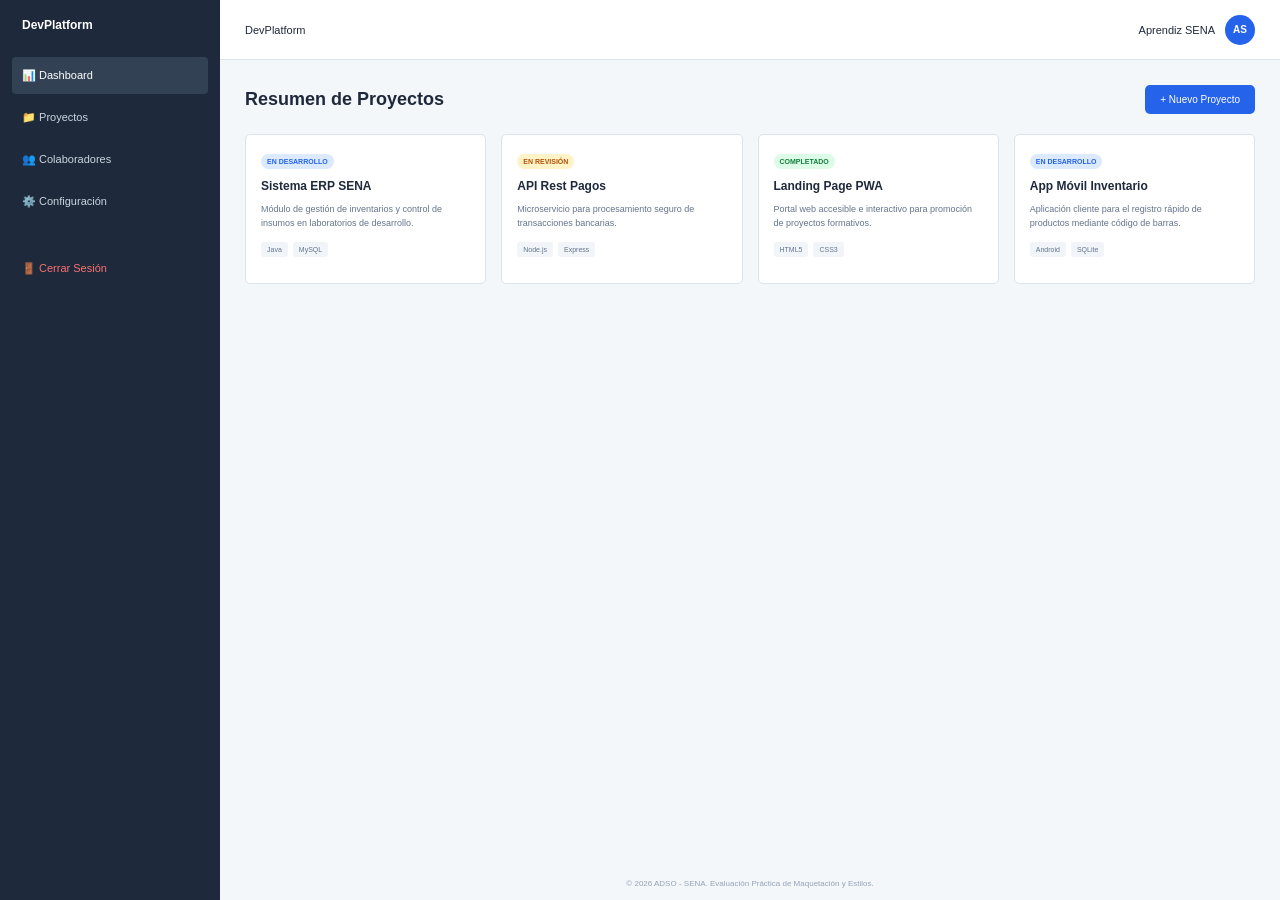
==== dashboard.html @ b6868f0b "Commit: DevPlatform" ====
<!DOCTYPE html>
<html lang="en">
<head>
    <meta charset="UTF-8">
    <meta name="viewport" content="width=device-width, initial-scale=1.0">
    <title>DevPlatform | Dashboard</title>
    <link rel="stylesheet" href="css/styles.css">
</head>

<body>

    <div class="dashboard">

        <aside class="sidebar">

            <h2>DevPlatform</h2>

            <nav>
                <a href="#" class="active">📊 Dashboard</a>
                <a href="#">📁 Proyectos</a>
                <a href="#">👥 Colaboradores</a>
                <a href="#">⚙️ Configuración</a>
                <a href="index.html" class="logout">🚪 Cerrar Sesión</a>
            </nav>

        </aside>

        <main class="main-content">

            <header class="topbar">
                <span>DevPlatform</span>

                <div class="user">
                    <span>Aprendiz SENA</span>
                    <strong>AS</strong>
                </div>
            </header>

            <section class="content">

                <div class="title-section">
                    <h1>Resumen de Proyectos</h1>
                    <button class="new-project">+ Nuevo Proyecto</button>
                </div>

                <section class="projects">

                    <article class="project-card">
                        <span class="status development">
                            EN DESARROLLO
                        </span>

                        <h2>Sistema ERP SENA</h2>

                        <p>
                            Módulo de gestión de inventarios y control
                            de insumos en laboratorios de desarrollo.
                        </p>

                        <div class="tags">
                            <span>Java</span>
                            <span>MySQL</span>
                        </div>
                    </article>

                    <article class="project-card">
                        <span class="status review">
                            EN REVISIÓN
                        </span>

                        <h2>API Rest Pagos</h2>

                        <p>
                            Microservicio para procesamiento seguro
                            de transacciones bancarias.
                        </p>

                        <div class="tags">
                            <span>Node.js</span>
                            <span>Express</span>
                        </div>
                    </article>

                    <article class="project-card">
                        <span class="status completed">
                            COMPLETADO
                        </span>

                        <h2>Landing Page PWA</h2>

                        <p>
                            Portal web accesible e interactivo para
                            promoción de proyectos formativos.
                        </p>

                        <div class="tags">
                            <span>HTML5</span>
                            <span>CSS3</span>
                        </div>
                    </article>

                    <article class="project-card">
                        <span class="status development">
                            EN DESARROLLO
                        </span>

                        <h2>App Móvil Inventario</h2>

                        <p>
                            Aplicación cliente para el registro rápido
                            de productos mediante código de barras.
                        </p>

                        <div class="tags">
                            <span>Android</span>
                            <span>SQLite</span>
                        </div>
                    </article>

                </section>

            </section>

            <footer>
                © 2026 ADSO - SENA. Evaluación Práctica de Maquetación y Estilos.
            </footer>

        </main>

    </div>

</body>
</html>
---- css/styles.css ----
* {
    margin: 0;
    padding: 0;
    box-sizing: border-box;
}

:root {
    --azul: #2563eb;
    --azul-oscuro: #1e293b;
    --azul-sidebar: #1e293b;
    --fondo: #f4f7fa;
    --blanco: #ffffff;
    --texto: #1e293b;
    --gris: #64748b;
    --borde: #dbe3ec;
}

body {
    font-family: Arial, sans-serif;
    color: var(--texto);
    background: var(--fondo);
}

/* LOGIN */

.login-body {
    min-height: 100vh;
    display: flex;
    justify-content: center;
    align-items: center;
    background: #f5f7f9;
}

.login-container {
    width: 100%;
    max-width: 450px;
    padding: 20px;
}

.login-form {
    background: var(--blanco);
    padding: 30px;
    border-radius: 6px;
    box-shadow: 0 3px 10px rgba(0, 0, 0, 0.12);
}

.login-form h1 {
    text-align: center;
    font-size: 25px;
    margin-bottom: 8px;
}

.login-form h1 span {
    color: var(--azul);
}

.subtitle {
    text-align: center;
    font-size: 11px;
    color: #8a98a8;
    margin-bottom: 25px;
}

.form-group {
    display: flex;
    flex-direction: column;
    margin-bottom: 17px;
}

.form-group label {
    font-size: 12px;
    font-weight: bold;
    margin-bottom: 7px;
}

.form-group input,
.form-group select {
    width: 100%;
    height: 38px;
    border: 1px solid var(--borde);
    border-radius: 5px;
    padding: 0 10px;
    font-size: 12px;
    outline: none;
}

.form-group input:focus,
.form-group select:focus {
    border-color: var(--azul);
    box-shadow: 0 0 0 2px rgba(37, 99, 235, 0.15);
}

.terms {
    display: flex;
    align-items: center;
    gap: 7px;
    margin-bottom: 20px;
}

.terms input {
    width: 12px;
    height: 12px;
}

.terms label {
    font-size: 9px;
    color: #7b8794;
}

.login-form button,
.new-project {
    border: none;
    background: var(--azul);
    color: white;
    cursor: pointer;
    border-radius: 5px;
    transition: 0.3s;
}

.login-form button {
    width: 100%;
    height: 40px;
    font-weight: bold;
    font-size: 12px;
}

.login-form button:hover,
.new-project:hover {
    background: #1d4ed8;
}

/* DASHBOARD */

.dashboard {
    min-height: 100vh;
    display: grid;
    grid-template-columns: 220px 1fr;
}

.sidebar {
    background: var(--azul-sidebar);
    color: white;
    padding: 18px 12px;
}

.sidebar h2 {
    font-size: 12px;
    margin-bottom: 25px;
    padding-left: 10px;
}

.sidebar nav {
    display: flex;
    flex-direction: column;
    gap: 5px;
}

.sidebar a {
    color: #cbd5e1;
    text-decoration: none;
    padding: 12px 10px;
    font-size: 11px;
    border-radius: 4px;
    transition: 0.3s;
}

.sidebar a:hover,
.sidebar a.active {
    background: #334155;
    color: white;
}

.sidebar .logout {
    color: #f87171;
    margin-top: 25px;
}

.main-content {
    min-width: 0;
    display: flex;
    flex-direction: column;
}

.topbar {
    height: 60px;
    background: white;
    border-bottom: 1px solid var(--borde);
    display: flex;
    align-items: center;
    justify-content: space-between;
    padding: 0 25px;
    font-size: 11px;
}

.user {
    display: flex;
    align-items: center;
    gap: 10px;
}

.user strong {
    width: 30px;
    height: 30px;
    border-radius: 50%;
    background: var(--azul);
    color: white;
    display: flex;
    align-items: center;
    justify-content: center;
    font-size: 10px;
}

.content {
    padding: 25px;
    flex: 1;
}

.title-section {
    display: flex;
    justify-content: space-between;
    align-items: center;
    margin-bottom: 20px;
}

.title-section h1 {
    font-size: 18px;
}

.new-project {
    padding: 9px 15px;
    font-size: 10px;
}

.projects {
    display: grid;
    grid-template-columns: repeat(4, 1fr);
    gap: 15px;
}

.project-card {
    background: white;
    border: 1px solid var(--borde);
    border-radius: 5px;
    padding: 15px;
    min-height: 150px;
    transition: 0.3s;
}

.project-card:hover {
    transform: translateY(-3px);
    box-shadow: 0 5px 15px rgba(0, 0, 0, 0.08);
}

.status {
    display: inline-block;
    font-size: 7px;
    font-weight: bold;
    padding: 4px 6px;
    border-radius: 10px;
    margin-bottom: 10px;
}

.development {
    background: #dbeafe;
    color: #2563eb;
}

.review {
    background: #fef3c7;
    color: #b45309;
}

.completed {
    background: #dcfce7;
    color: #15803d;
}

.project-card h2 {
    font-size: 12px;
    margin-bottom: 10px;
}

.project-card p {
    font-size: 9px;
    line-height: 1.5;
    color: var(--gris);
    margin-bottom: 12px;
}

.tags {
    display: flex;
    gap: 5px;
}

.tags span {
    background: #f1f5f9;
    color: #64748b;
    padding: 4px 6px;
    font-size: 7px;
    border-radius: 3px;
}

footer {
    text-align: center;
    font-size: 8px;
    color: #94a3b8;
    padding: 12px;
}

/* RESPONSIVE */

@media (max-width: 768px) {

    .dashboard {
        grid-template-columns: 1fr;
    }

    .sidebar {
        display: none;
    }

    .projects {
        grid-template-columns: 1fr;
    }

    .title-section {
        align-items: flex-start;
        gap: 15px;
        flex-direction: column;
    }

    .topbar {
        padding: 0 15px;
    }

    .content {
        padding: 15px;
    }
}
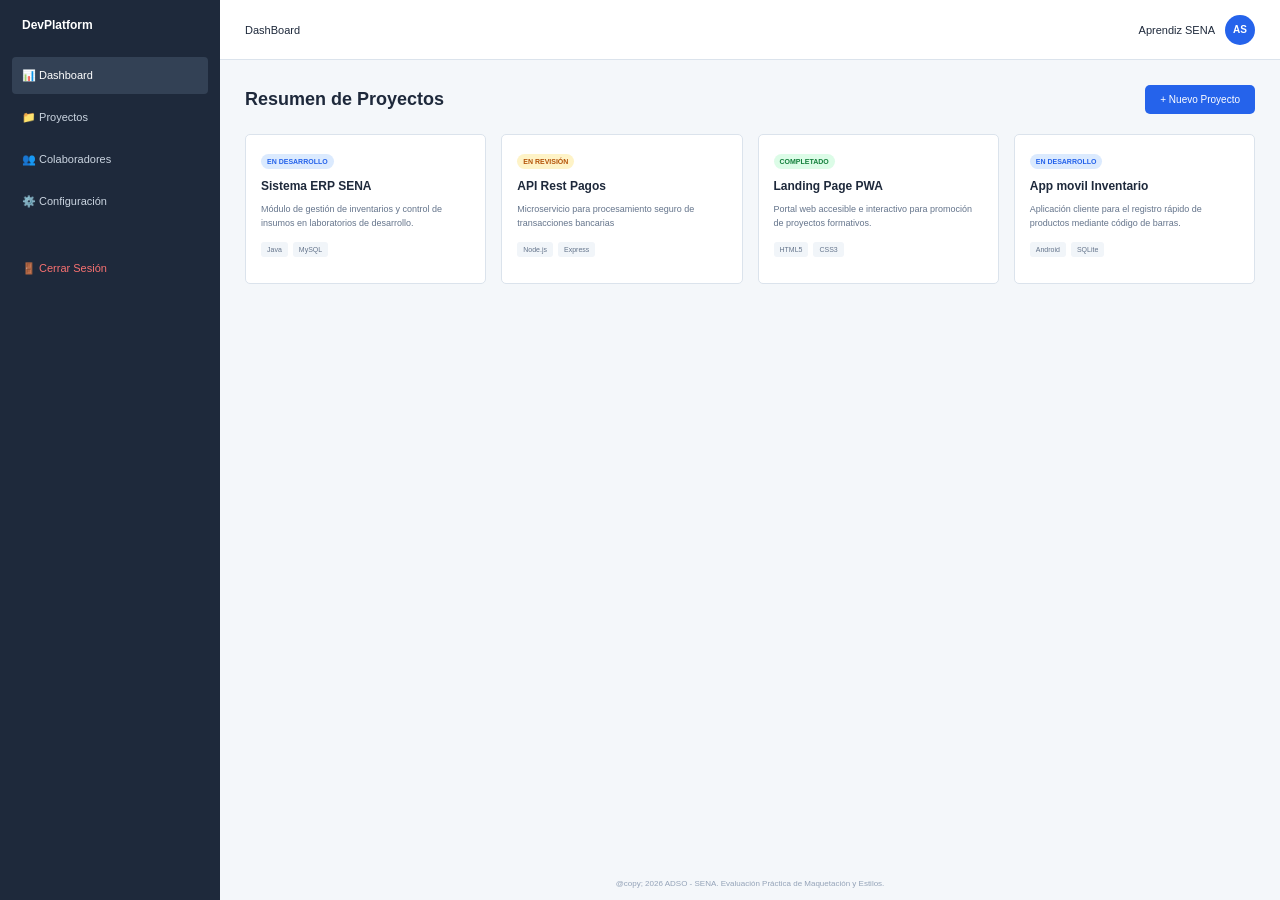
==== commit 4a0648e4: "Comit coreccion" ====
--- a/dashboard.html
+++ b/dashboard.html
@@ -3,50 +3,50 @@
 <head>
     <meta charset="UTF-8">
     <meta name="viewport" content="width=device-width, initial-scale=1.0">
-    <title>DevPlatform | Dashboard</title>
+    <title>Dash Borad</title>
     <link rel="stylesheet" href="css/styles.css">
 </head>
 
 <body>
 
-    <div class="dashboard">
+    <div class="panel">
 
-        <aside class="sidebar">
+        <aside class="barra-lateral">
 
             <h2>DevPlatform</h2>
 
             <nav>
-                <a href="#" class="active">📊 Dashboard</a>
+                <a href="#" class="activo">📊 Dashboard</a>
                 <a href="#">📁 Proyectos</a>
                 <a href="#">👥 Colaboradores</a>
                 <a href="#">⚙️ Configuración</a>
-                <a href="index.html" class="logout">🚪 Cerrar Sesión</a>
+                <a href="index.html" class="cerrar-sesion">🚪 Cerrar Sesión</a>
             </nav>
 
         </aside>
 
-        <main class="main-content">
+        <main class="contenido-principal">
 
-            <header class="topbar">
-                <span>DevPlatform</span>
+            <header class="barra-superior">
+                <span>DashBoard</span>
 
-                <div class="user">
+                <div class="usuario">
                     <span>Aprendiz SENA</span>
                     <strong>AS</strong>
                 </div>
             </header>
 
-            <section class="content">
+            <section class="contenido">
 
-                <div class="title-section">
+                <div class="seccion-titulo">
                     <h1>Resumen de Proyectos</h1>
-                    <button class="new-project">+ Nuevo Proyecto</button>
+                    <button class="nuevo-proyecto">+ Nuevo Proyecto</button>
                 </div>
 
-                <section class="projects">
+                <section class="proyectos">
 
-                    <article class="project-card">
-                        <span class="status development">
+                    <article class="tarjeta-proyecto">
+                        <span class="estado desarrollo">
                             EN DESARROLLO
                         </span>
 
@@ -57,14 +57,14 @@
                             de insumos en laboratorios de desarrollo.
                         </p>
 
-                        <div class="tags">
+                        <div class="etiquetas">
                             <span>Java</span>
                             <span>MySQL</span>
                         </div>
                     </article>
 
-                    <article class="project-card">
-                        <span class="status review">
+                    <article class="tarjeta-proyecto">
+                        <span class="estado revision">
                             EN REVISIÓN
                         </span>
 
@@ -72,17 +72,17 @@
 
                         <p>
                             Microservicio para procesamiento seguro
-                            de transacciones bancarias.
+                            de transacciones bancarias
                         </p>
 
-                        <div class="tags">
+                        <div class="etiquetas">
                             <span>Node.js</span>
                             <span>Express</span>
                         </div>
                     </article>
 
-                    <article class="project-card">
-                        <span class="status completed">
+                    <article class="tarjeta-proyecto">
+                        <span class="estado completado">
                             COMPLETADO
                         </span>
 
@@ -93,25 +93,25 @@
                             promoción de proyectos formativos.
                         </p>
 
-                        <div class="tags">
+                        <div class="etiquetas">
                             <span>HTML5</span>
                             <span>CSS3</span>
                         </div>
                     </article>
 
-                    <article class="project-card">
-                        <span class="status development">
+                    <article class="tarjeta-proyecto">
+                        <span class="estado desarrollo">
                             EN DESARROLLO
                         </span>
 
-                        <h2>App Móvil Inventario</h2>
+                        <h2>App movil Inventario</h2>
 
                         <p>
                             Aplicación cliente para el registro rápido
                             de productos mediante código de barras.
                         </p>
 
-                        <div class="tags">
+                        <div class="etiquetas">
                             <span>Android</span>
                             <span>SQLite</span>
                         </div>
@@ -122,7 +122,7 @@
             </section>
 
             <footer>
-                © 2026 ADSO - SENA. Evaluación Práctica de Maquetación y Estilos.
+                @copy; 2026 ADSO - SENA. Evaluación Práctica de Maquetación y Estilos.
             </footer>
 
         </main>
@@ -130,4 +130,4 @@
     </div>
 
 </body>
-</html>+</html>
--- a/css/styles.css
+++ b/css/styles.css
@@ -7,7 +7,7 @@
 :root {
     --azul: #2563eb;
     --azul-oscuro: #1e293b;
-    --azul-sidebar: #1e293b;
+    --azul-barra: #1e293b;
     --fondo: #f4f7fa;
     --blanco: #ffffff;
     --texto: #1e293b;
@@ -23,7 +23,7 @@
 
 /* LOGIN */
 
-.login-body {
+.cuerpo-login {
     min-height: 100vh;
     display: flex;
     justify-content: center;
@@ -31,50 +31,50 @@
     background: #f5f7f9;
 }
 
-.login-container {
+.contenedor-login {
     width: 100%;
     max-width: 450px;
     padding: 20px;
 }
 
-.login-form {
+.formulario-login {
     background: var(--blanco);
     padding: 30px;
     border-radius: 6px;
     box-shadow: 0 3px 10px rgba(0, 0, 0, 0.12);
 }
 
-.login-form h1 {
+.formulario-login h1 {
     text-align: center;
     font-size: 25px;
     margin-bottom: 8px;
 }
 
-.login-form h1 span {
+.formulario-login h1 span {
     color: var(--azul);
 }
 
-.subtitle {
+.subtitulo {
     text-align: center;
     font-size: 11px;
     color: #8a98a8;
     margin-bottom: 25px;
 }
 
-.form-group {
+.grupo-formulario {
     display: flex;
     flex-direction: column;
     margin-bottom: 17px;
 }
 
-.form-group label {
+.grupo-formulario label {
     font-size: 12px;
     font-weight: bold;
     margin-bottom: 7px;
 }
 
-.form-group input,
-.form-group select {
+.grupo-formulario input,
+.grupo-formulario select {
     width: 100%;
     height: 38px;
     border: 1px solid var(--borde);
@@ -84,31 +84,31 @@
     outline: none;
 }
 
-.form-group input:focus,
-.form-group select:focus {
+.grupo-formulario input:focus,
+.grupo-formulario select:focus {
     border-color: var(--azul);
     box-shadow: 0 0 0 2px rgba(37, 99, 235, 0.15);
 }
 
-.terms {
+.terminos {
     display: flex;
     align-items: center;
     gap: 7px;
     margin-bottom: 20px;
 }
 
-.terms input {
+.terminos input {
     width: 12px;
     height: 12px;
 }
 
-.terms label {
+.terminos label {
     font-size: 9px;
     color: #7b8794;
 }
 
-.login-form button,
-.new-project {
+.formulario-login button,
+.nuevo-proyecto {
     border: none;
     background: var(--azul);
     color: white;
@@ -117,45 +117,45 @@
     transition: 0.3s;
 }
 
-.login-form button {
+.formulario-login button {
     width: 100%;
     height: 40px;
     font-weight: bold;
     font-size: 12px;
 }
 
-.login-form button:hover,
-.new-project:hover {
+.formulario-login button:hover,
+.nuevo-proyecto:hover {
     background: #1d4ed8;
 }
 
 /* DASHBOARD */
 
-.dashboard {
+.panel {
     min-height: 100vh;
     display: grid;
     grid-template-columns: 220px 1fr;
 }
 
-.sidebar {
-    background: var(--azul-sidebar);
+.barra-lateral {
+    background: var(--azul-barra);
     color: white;
     padding: 18px 12px;
 }
 
-.sidebar h2 {
+.barra-lateral h2 {
     font-size: 12px;
     margin-bottom: 25px;
     padding-left: 10px;
 }
 
-.sidebar nav {
+.barra-lateral nav {
     display: flex;
     flex-direction: column;
     gap: 5px;
 }
 
-.sidebar a {
+.barra-lateral a {
     color: #cbd5e1;
     text-decoration: none;
     padding: 12px 10px;
@@ -164,24 +164,24 @@
     transition: 0.3s;
 }
 
-.sidebar a:hover,
-.sidebar a.active {
+.barra-lateral a:hover,
+.barra-lateral a.activo {
     background: #334155;
     color: white;
 }
 
-.sidebar .logout {
+.barra-lateral .cerrar-sesion {
     color: #f87171;
     margin-top: 25px;
 }
 
-.main-content {
+.contenido-principal {
     min-width: 0;
     display: flex;
     flex-direction: column;
 }
 
-.topbar {
+.barra-superior {
     height: 60px;
     background: white;
     border-bottom: 1px solid var(--borde);
@@ -192,13 +192,13 @@
     font-size: 11px;
 }
 
-.user {
+.usuario {
     display: flex;
     align-items: center;
     gap: 10px;
 }
 
-.user strong {
+.usuario strong {
     width: 30px;
     height: 30px;
     border-radius: 50%;
@@ -210,34 +210,34 @@
     font-size: 10px;
 }
 
-.content {
+.contenido {
     padding: 25px;
     flex: 1;
 }
 
-.title-section {
+.seccion-titulo {
     display: flex;
     justify-content: space-between;
     align-items: center;
     margin-bottom: 20px;
 }
 
-.title-section h1 {
+.seccion-titulo h1 {
     font-size: 18px;
 }
 
-.new-project {
+.nuevo-proyecto {
     padding: 9px 15px;
     font-size: 10px;
 }
 
-.projects {
+.proyectos {
     display: grid;
     grid-template-columns: repeat(4, 1fr);
     gap: 15px;
 }
 
-.project-card {
+.tarjeta-proyecto {
     background: white;
     border: 1px solid var(--borde);
     border-radius: 5px;
@@ -246,12 +246,12 @@
     transition: 0.3s;
 }
 
-.project-card:hover {
+.tarjeta-proyecto:hover {
     transform: translateY(-3px);
     box-shadow: 0 5px 15px rgba(0, 0, 0, 0.08);
 }
 
-.status {
+.estado {
     display: inline-block;
     font-size: 7px;
     font-weight: bold;
@@ -260,39 +260,39 @@
     margin-bottom: 10px;
 }
 
-.development {
+.desarrollo {
     background: #dbeafe;
     color: #2563eb;
 }
 
-.review {
+.revision {
     background: #fef3c7;
     color: #b45309;
 }
 
-.completed {
+.completado {
     background: #dcfce7;
     color: #15803d;
 }
 
-.project-card h2 {
+.tarjeta-proyecto h2 {
     font-size: 12px;
     margin-bottom: 10px;
 }
 
-.project-card p {
+.tarjeta-proyecto p {
     font-size: 9px;
     line-height: 1.5;
     color: var(--gris);
     margin-bottom: 12px;
 }
 
-.tags {
+.etiquetas {
     display: flex;
     gap: 5px;
 }
 
-.tags span {
+.etiquetas span {
     background: #f1f5f9;
     color: #64748b;
     padding: 4px 6px;
@@ -311,29 +311,29 @@
 
 @media (max-width: 768px) {
 
-    .dashboard {
+    .panel {
         grid-template-columns: 1fr;
     }
 
-    .sidebar {
+    .barra-lateral {
         display: none;
     }
 
-    .projects {
+    .proyectos {
         grid-template-columns: 1fr;
     }
 
-    .title-section {
+    .seccion-titulo {
         align-items: flex-start;
         gap: 15px;
         flex-direction: column;
     }
 
-    .topbar {
+    .barra-superior {
         padding: 0 15px;
     }
 
-    .content {
+    .contenido {
         padding: 15px;
     }
 }
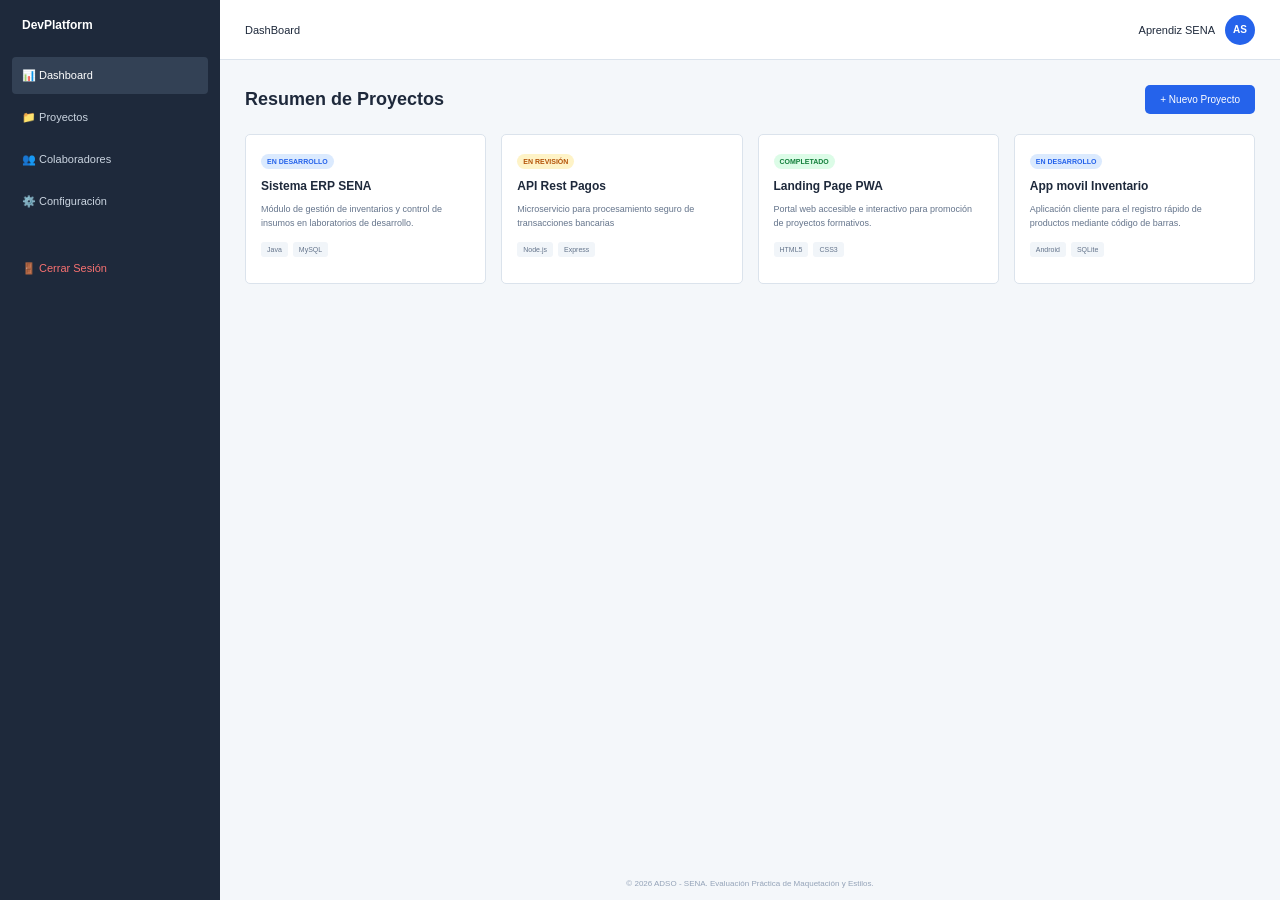
==== commit eaa0e87a: "Commit Copy" ====
--- a/dashboard.html
+++ b/dashboard.html
@@ -122,7 +122,7 @@
             </section>
 
             <footer>
-                @copy; 2026 ADSO - SENA. Evaluación Práctica de Maquetación y Estilos.
+                &copy; 2026 ADSO - SENA. Evaluación Práctica de Maquetación y Estilos.
             </footer>
 
         </main>
--- a/css/styles.css
+++ b/css/styles.css
@@ -307,7 +307,7 @@
     padding: 12px;
 }
 
-/* RESPONSIVE */
+/* las resp*/
 
 @media (max-width: 768px) {
 
@@ -336,4 +336,4 @@
     .contenido {
         padding: 15px;
     }
-}+}
